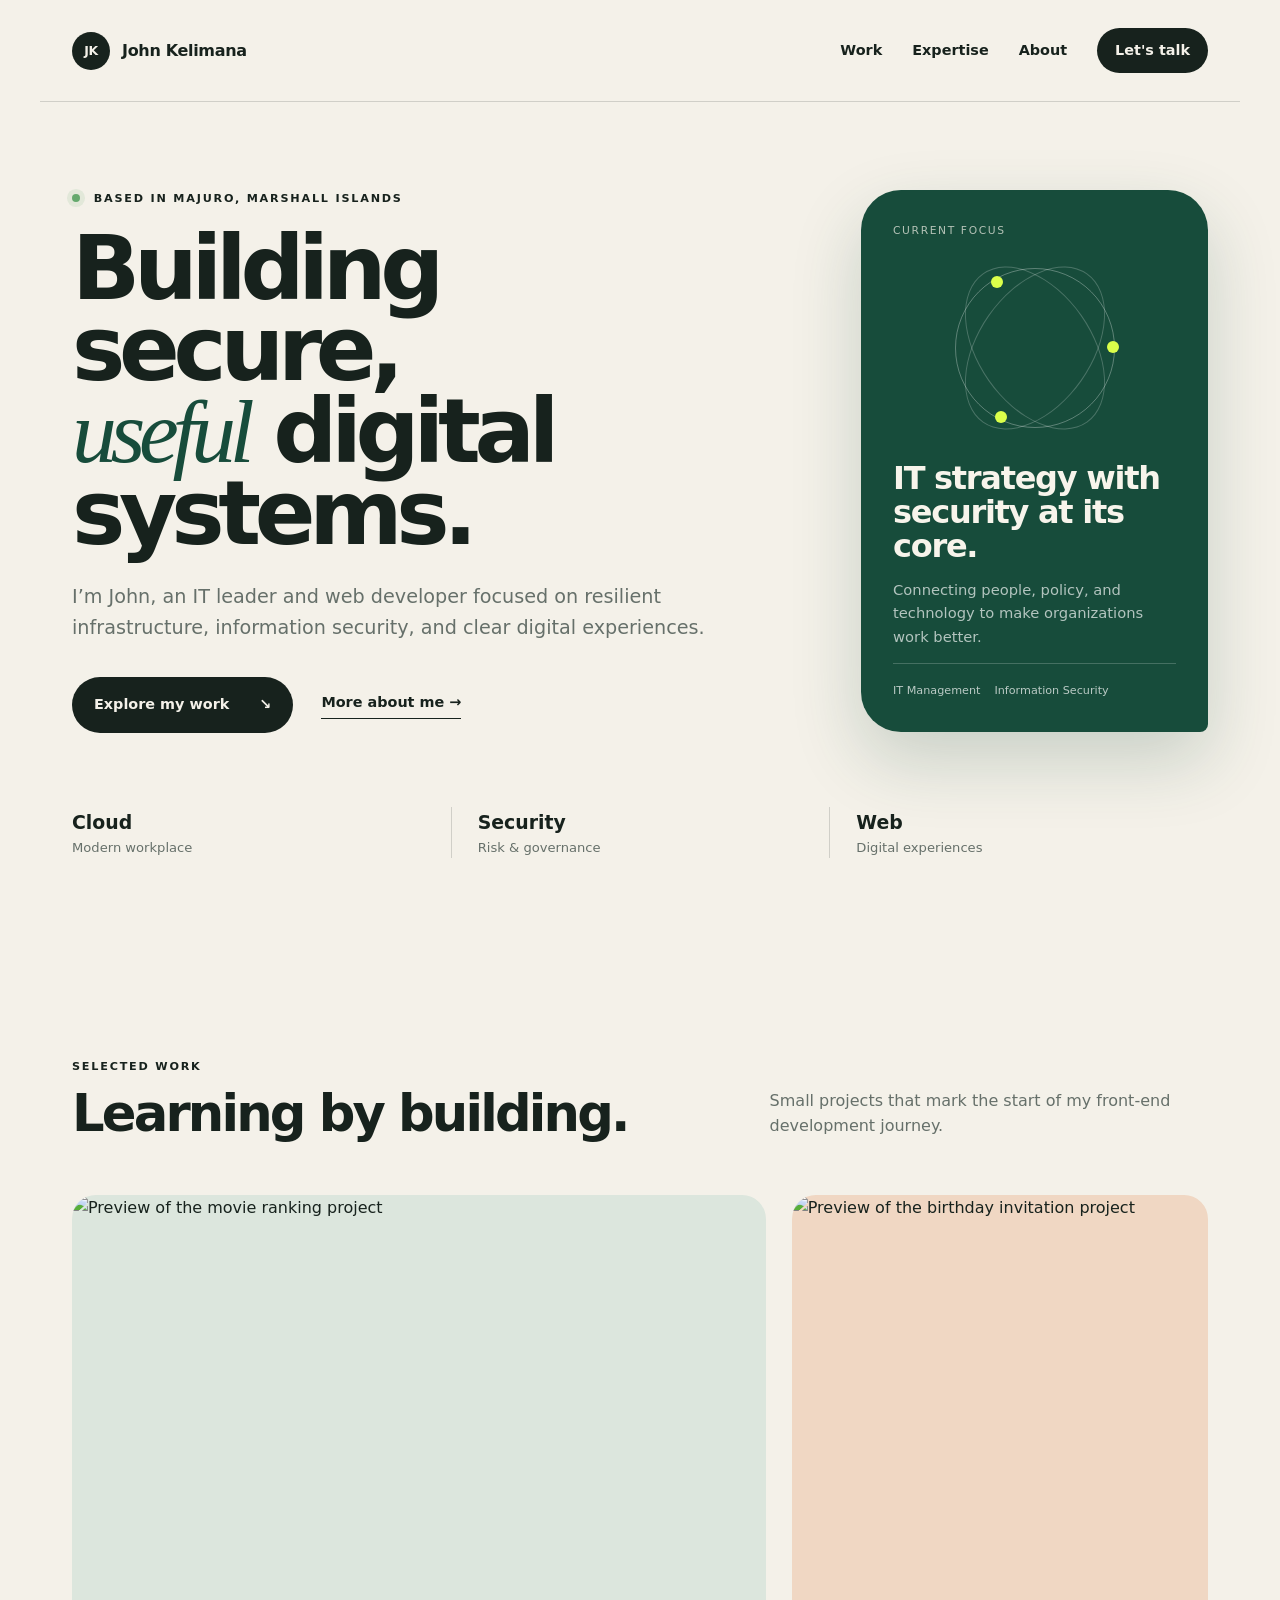
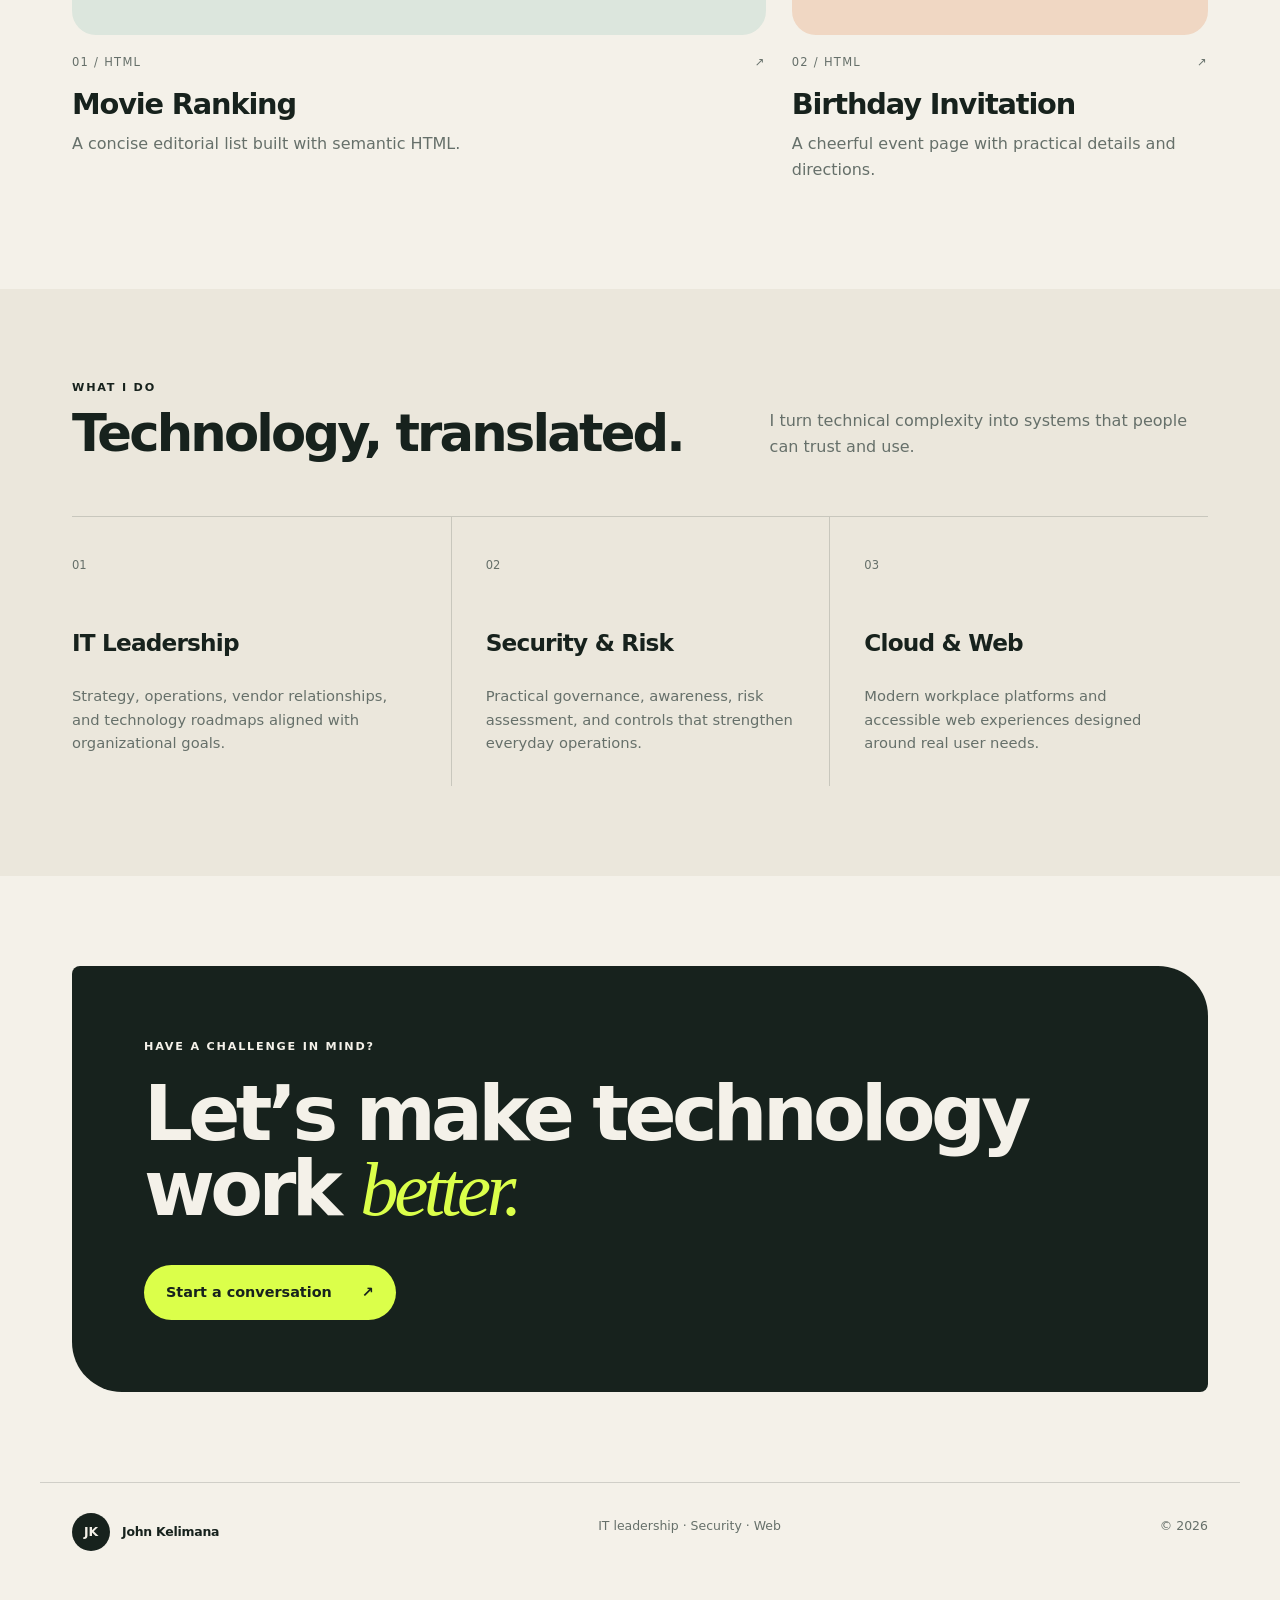
==== index.html @ fda98213 "Redesign portfolio with shared stylesheet, remove course leftovers" ====
<!doctype html>
<html lang="en">
<head>
  <meta charset="utf-8">
  <meta name="viewport" content="width=device-width, initial-scale=1">
  <meta name="description" content="John Kelimana — IT leader, security advocate, and web developer based in Majuro, Marshall Islands.">
  <title>John Kelimana — IT & Digital Systems</title>
  <link rel="stylesheet" href="./styles.css">
</head>
<body>
  <header class="site-header">
    <a class="brand" href="./index.html" aria-label="John Kelimana home"><span>JK</span> John Kelimana</a>
    <nav aria-label="Primary navigation">
      <a href="#work">Work</a><a href="#expertise">Expertise</a><a href="./public/about.html">About</a><a class="nav-cta" href="./public/contact.html">Let's talk</a>
    </nav>
  </header>
  <main>
    <section class="hero">
      <div class="hero-copy">
        <p class="eyebrow"><span class="status-dot"></span> Based in Majuro, Marshall Islands</p>
        <h1>Building secure,<br><em>useful</em> digital systems.</h1>
        <p class="hero-intro">I’m John, an IT leader and web developer focused on resilient infrastructure, information security, and clear digital experiences.</p>
        <div class="hero-actions"><a class="button button-primary" href="#work">Explore my work <span aria-hidden="true">↘</span></a><a class="text-link" href="./public/about.html">More about me <span aria-hidden="true">→</span></a></div>
      </div>
      <aside class="hero-card" aria-label="Professional focus">
        <p class="card-label">Current focus</p>
        <div class="orbit-mark" aria-hidden="true"><span></span><span></span><span></span></div>
        <h2>IT strategy with security at its core.</h2>
        <p>Connecting people, policy, and technology to make organizations work better.</p>
        <div class="card-footer"><span>IT Management</span><span>Information Security</span></div>
      </aside>
    </section>
    <section class="metrics" aria-label="Areas of impact">
      <div><strong>Cloud</strong><span>Modern workplace</span></div><div><strong>Security</strong><span>Risk & governance</span></div><div><strong>Web</strong><span>Digital experiences</span></div>
    </section>
    <section class="section" id="work">
      <div class="section-heading"><div><p class="eyebrow">Selected work</p><h2>Learning by building.</h2></div><p>Small projects that mark the start of my front-end development journey.</p></div>
      <div class="project-grid">
        <a class="project-card project-featured" href="./public/movie-ranking.html"><div class="project-image"><img src="./assets/images/movies.png" alt="Preview of the movie ranking project"></div><div class="project-meta"><span>01 / HTML</span><span aria-hidden="true">↗</span></div><h3>Movie Ranking</h3><p>A concise editorial list built with semantic HTML.</p></a>
        <a class="project-card" href="./public/birthday-invite.html"><div class="project-image warm"><img src="./assets/images/birthday.png" alt="Preview of the birthday invitation project"></div><div class="project-meta"><span>02 / HTML</span><span aria-hidden="true">↗</span></div><h3>Birthday Invitation</h3><p>A cheerful event page with practical details and directions.</p></a>
      </div>
    </section>
    <section class="section expertise" id="expertise">
      <div class="section-heading"><div><p class="eyebrow">What I do</p><h2>Technology, translated.</h2></div><p>I turn technical complexity into systems that people can trust and use.</p></div>
      <div class="expertise-grid"><article><span>01</span><h3>IT Leadership</h3><p>Strategy, operations, vendor relationships, and technology roadmaps aligned with organizational goals.</p></article><article><span>02</span><h3>Security & Risk</h3><p>Practical governance, awareness, risk assessment, and controls that strengthen everyday operations.</p></article><article><span>03</span><h3>Cloud & Web</h3><p>Modern workplace platforms and accessible web experiences designed around real user needs.</p></article></div>
    </section>
    <section class="contact-banner"><p class="eyebrow">Have a challenge in mind?</p><h2>Let’s make technology<br>work <em>better.</em></h2><a class="button button-light" href="./public/contact.html">Start a conversation <span aria-hidden="true">↗</span></a></section>
  </main>
  <footer><a class="brand" href="./index.html"><span>JK</span> John Kelimana</a><p>IT leadership · Security · Web</p><p>© 2026</p></footer>
</body>
</html>
---- styles.css ----
:root{--ink:#17221d;--paper:#f4f1e9;--surface:#ebe7dc;--accent:#dbff4a;--forest:#174c3b;--muted:#66706a;--line:rgba(23,34,29,.16);--radius:24px;--max:1200px}
*{box-sizing:border-box}html{scroll-behavior:smooth}body{margin:0;color:var(--ink);background:var(--paper);font-family:Inter,ui-sans-serif,system-ui,-apple-system,BlinkMacSystemFont,"Segoe UI",sans-serif;line-height:1.6}a{color:inherit;text-decoration:none}img{display:block;max-width:100%}
.site-header,footer{max-width:var(--max);margin:auto;padding:28px 32px;display:flex;align-items:center;justify-content:space-between}.site-header{border-bottom:1px solid var(--line)}.brand{display:inline-flex;align-items:center;gap:12px;font-weight:750;letter-spacing:-.02em}.brand span{display:grid;place-items:center;width:38px;height:38px;color:var(--paper);background:var(--ink);border-radius:50%;font-size:.78rem}nav{display:flex;align-items:center;gap:30px;font-size:.9rem;font-weight:650}nav a:not(.nav-cta):hover{opacity:.55}.nav-cta{padding:11px 18px;color:var(--paper);background:var(--ink);border-radius:999px}
main{overflow:hidden}.hero{max-width:var(--max);margin:auto;padding:88px 32px 74px;display:grid;grid-template-columns:minmax(0,1.55fr) minmax(300px,.75fr);align-items:center;gap:72px}.eyebrow{margin:0 0 20px;text-transform:uppercase;letter-spacing:.16em;font-size:.7rem;font-weight:800}.status-dot{display:inline-block;width:8px;height:8px;margin-right:8px;background:#65a96d;border-radius:50%;box-shadow:0 0 0 5px rgba(101,169,109,.13)}h1,h2,h3,p{margin-top:0}h1{max-width:830px;margin-bottom:28px;font-size:clamp(3.4rem,7vw,6.8rem);line-height:.91;letter-spacing:-.07em;font-weight:690}h1 em,h2 em{color:var(--forest);font-family:Georgia,serif;font-weight:400}.hero-intro{max-width:660px;margin-bottom:34px;color:var(--muted);font-size:clamp(1rem,1.5vw,1.22rem)}.hero-actions{display:flex;align-items:center;flex-wrap:wrap;gap:28px}.button{display:inline-flex;align-items:center;justify-content:center;gap:30px;padding:16px 22px;border-radius:999px;font-size:.9rem;font-weight:750;transition:transform .2s ease}.button:hover{transform:translateY(-2px)}.button-primary{color:var(--paper);background:var(--ink)}.button-light{color:var(--ink);background:var(--accent)}.text-link{padding-bottom:4px;border-bottom:1px solid var(--ink);font-size:.9rem;font-weight:700}
.hero-card{min-height:480px;padding:32px;color:#f7f4eb;background:var(--forest);border-radius:40px 40px 8px 40px;display:flex;flex-direction:column;box-shadow:0 28px 70px rgba(23,76,59,.2)}.card-label{text-transform:uppercase;letter-spacing:.15em;font-size:.67rem;opacity:.7}.orbit-mark{position:relative;width:160px;height:160px;margin:18px auto 34px;border:1px solid rgba(255,255,255,.3);border-radius:50%}.orbit-mark:before,.orbit-mark:after{content:"";position:absolute;inset:22px -12px;border:1px solid rgba(255,255,255,.22);border-radius:50%;transform:rotate(55deg)}.orbit-mark:after{transform:rotate(-55deg)}.orbit-mark span{position:absolute;width:12px;height:12px;background:var(--accent);border-radius:50%}.orbit-mark span:first-child{top:7px;left:35px}.orbit-mark span:nth-child(2){right:-5px;top:72px}.orbit-mark span:last-child{left:39px;bottom:4px}.hero-card h2{max-width:330px;margin-bottom:14px;font-size:2rem;line-height:1.06;letter-spacing:-.04em}.hero-card>p:not(.card-label){color:rgba(255,255,255,.67);font-size:.92rem}.card-footer{margin-top:auto;padding-top:18px;display:flex;gap:14px;border-top:1px solid rgba(255,255,255,.2);color:rgba(255,255,255,.7);font-size:.7rem}
.metrics{max-width:var(--max);margin:0 auto 50px;padding:0 32px 60px;display:grid;grid-template-columns:repeat(3,1fr)}.metrics div{padding:0 26px;border-left:1px solid var(--line)}.metrics div:first-child{padding-left:0;border-left:0}.metrics strong,.metrics span{display:block}.metrics strong{font-size:1.18rem}.metrics span{color:var(--muted);font-size:.82rem}
.section{max-width:var(--max);margin:auto;padding:90px 32px}.section-heading{margin-bottom:56px;display:grid;grid-template-columns:1.5fr 1fr;align-items:end;gap:40px}.section-heading .eyebrow{margin-bottom:12px}.section-heading h2{margin:0;font-size:clamp(2.5rem,4vw,4.2rem);line-height:1;letter-spacing:-.055em}.section-heading>p{margin:0;color:var(--muted)}.project-grid{display:grid;grid-template-columns:1.25fr .75fr;gap:26px}.project-card{min-width:0}.project-image{height:440px;overflow:hidden;background:#dce6dd;border-radius:var(--radius)}.project-image.warm{background:#f0d7c3}.project-image img{width:100%;height:100%;object-fit:cover;object-position:top center;transition:transform .45s ease}.project-card:hover img{transform:scale(1.025)}.project-meta{padding-top:18px;display:flex;justify-content:space-between;color:var(--muted);font-size:.72rem;letter-spacing:.11em;text-transform:uppercase}.project-card h3{margin:10px 0 4px;font-size:1.8rem;letter-spacing:-.04em}.project-card p{color:var(--muted)}
.expertise{max-width:none;padding-left:max(32px,calc((100vw - var(--max))/2 + 32px));padding-right:max(32px,calc((100vw - var(--max))/2 + 32px));background:var(--surface)}.expertise-grid{display:grid;grid-template-columns:repeat(3,1fr);border-top:1px solid var(--line)}.expertise article{padding:34px 34px 16px 0}.expertise article+article{padding-left:34px;border-left:1px solid var(--line)}.expertise article span{display:inline-block;margin-bottom:50px;color:var(--muted);font-size:.72rem}.expertise article h3{font-size:1.45rem;letter-spacing:-.035em}.expertise article p{color:var(--muted);font-size:.92rem}
.contact-banner{max-width:calc(var(--max) - 64px);margin:90px auto;padding:72px;color:var(--paper);background:var(--ink);border-radius:8px 50px 8px 50px}.contact-banner h2{margin-bottom:38px;font-size:clamp(2.8rem,6vw,5.5rem);line-height:.98;letter-spacing:-.06em}.contact-banner h2 em{color:var(--accent)}footer{padding-top:30px;padding-bottom:50px;border-top:1px solid var(--line);color:var(--muted);font-size:.78rem}footer .brand{color:var(--ink)}
.page-shell{max-width:900px;margin:auto;padding:84px 32px 110px}.page-shell h1{max-width:850px;margin-bottom:28px;font-size:clamp(3.2rem,7vw,6rem)}.page-lead{max-width:720px;color:var(--muted);font-size:1.2rem}.content-card{margin-top:60px;padding:44px;background:#fffdf7;border:1px solid var(--line);border-radius:var(--radius)}.content-card h2{font-size:2rem;letter-spacing:-.04em}.content-card h3{margin:34px 0 8px;font-size:1.25rem}.content-card p,.content-card li{color:#4f5b54}.detail-list{display:grid;gap:0;margin-top:34px;padding:0;list-style:none}.detail-list li{padding:24px 0;border-top:1px solid var(--line)}.detail-list strong{display:block;margin-bottom:6px;color:var(--ink)}.contact-grid{display:grid;grid-template-columns:1fr 1fr;gap:18px;margin-top:52px}.contact-item{padding:26px;background:#fffdf7;border:1px solid var(--line);border-radius:18px}.contact-item span{display:block;margin-bottom:8px;color:var(--muted);font-size:.72rem;text-transform:uppercase;letter-spacing:.12em}.contact-item a{font-weight:700;word-break:break-word}.demo-image{width:100%;max-height:520px;margin:40px 0;object-fit:cover;object-position:top;border-radius:var(--radius)}.back-link{display:inline-block;margin-top:40px;font-weight:700;border-bottom:1px solid currentColor}
@media(max-width:820px){.site-header{padding:20px}nav a:not(.nav-cta){display:none}.hero{padding:62px 20px 54px;grid-template-columns:1fr;gap:42px}.hero-card{min-height:410px}.metrics{padding:0 20px 40px}.section{padding:68px 20px}.section-heading{grid-template-columns:1fr;gap:18px}.project-grid,.expertise-grid{grid-template-columns:1fr}.project-image{height:390px}.expertise{padding-left:20px;padding-right:20px}.expertise article+article{padding-left:0;border-left:0;border-top:1px solid var(--line)}.expertise article span{margin-bottom:20px}.contact-banner{margin:54px 20px;padding:46px 28px}footer{margin:0 20px;padding-left:0;padding-right:0;flex-wrap:wrap;gap:18px}.page-shell{padding:64px 20px 90px}.content-card{padding:28px}.contact-grid{grid-template-columns:1fr}}
@media(prefers-reduced-motion:reduce){html{scroll-behavior:auto}*{transition:none!important}}
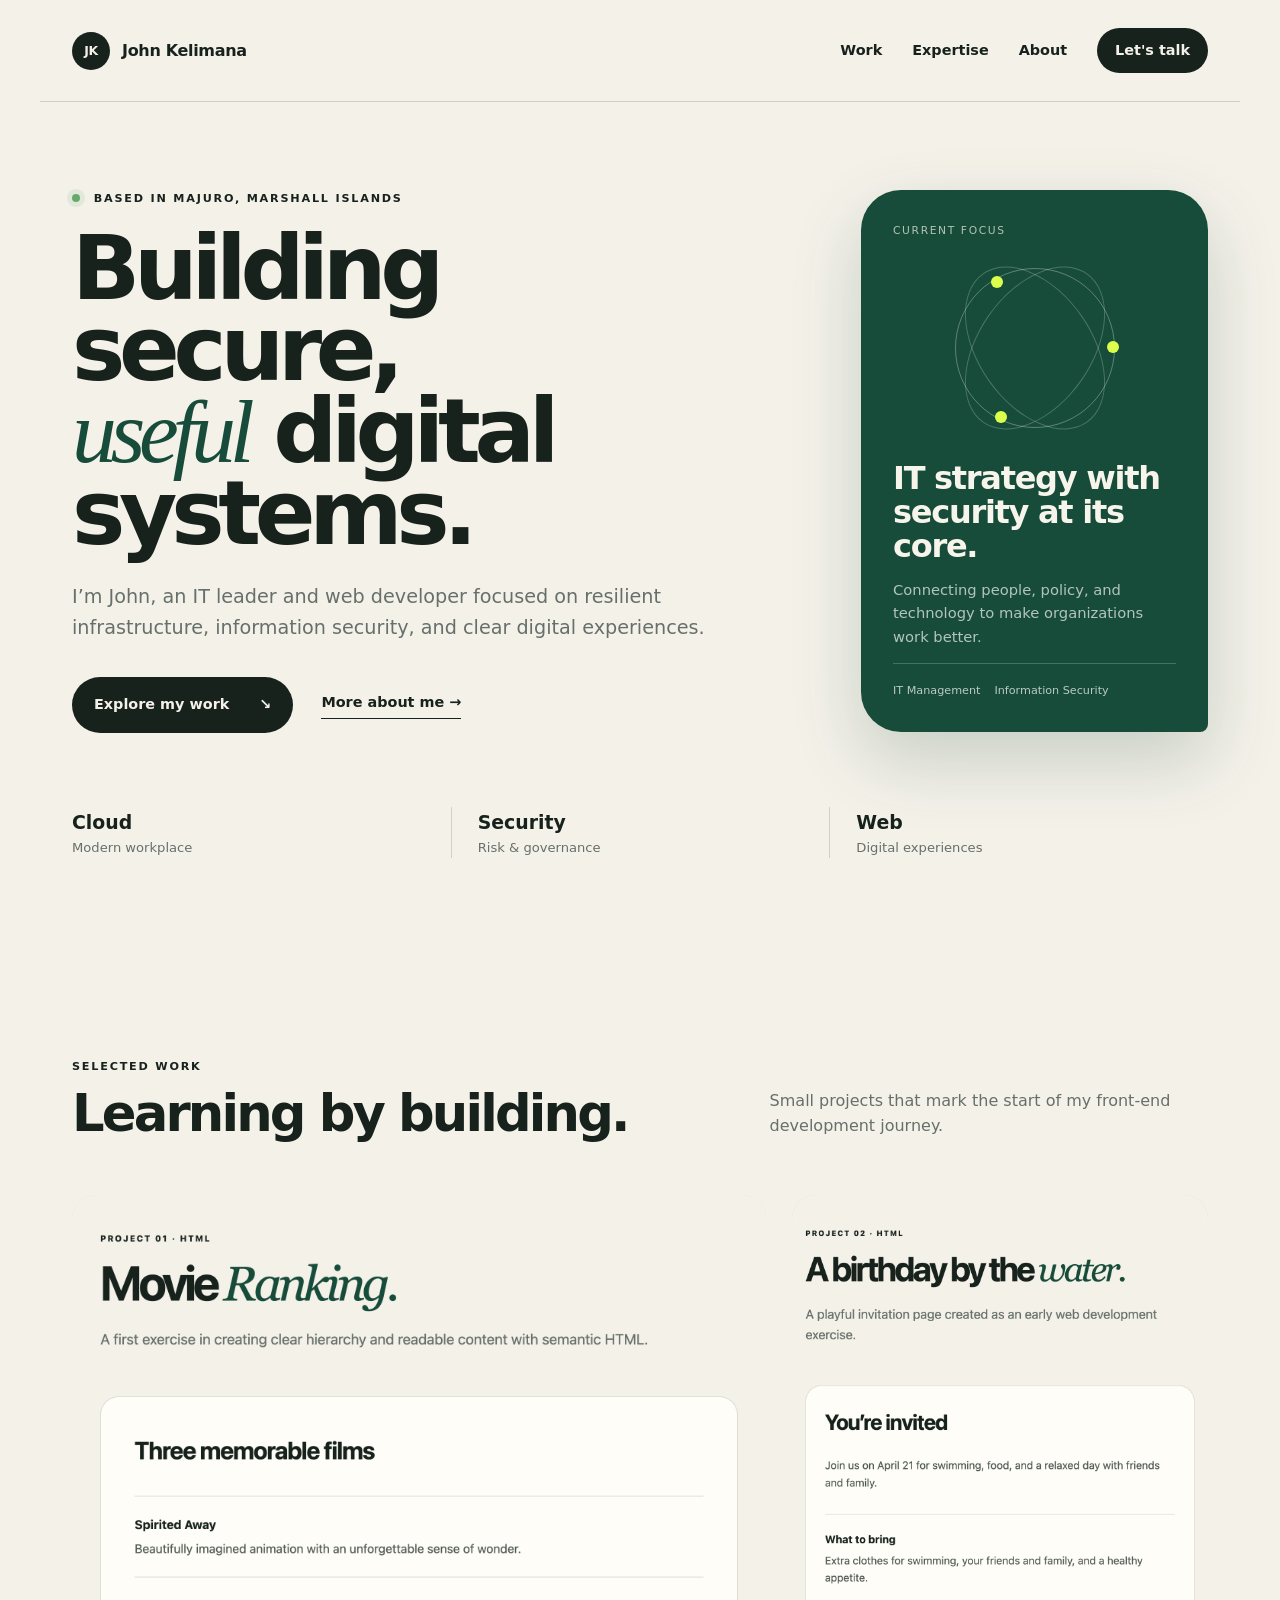
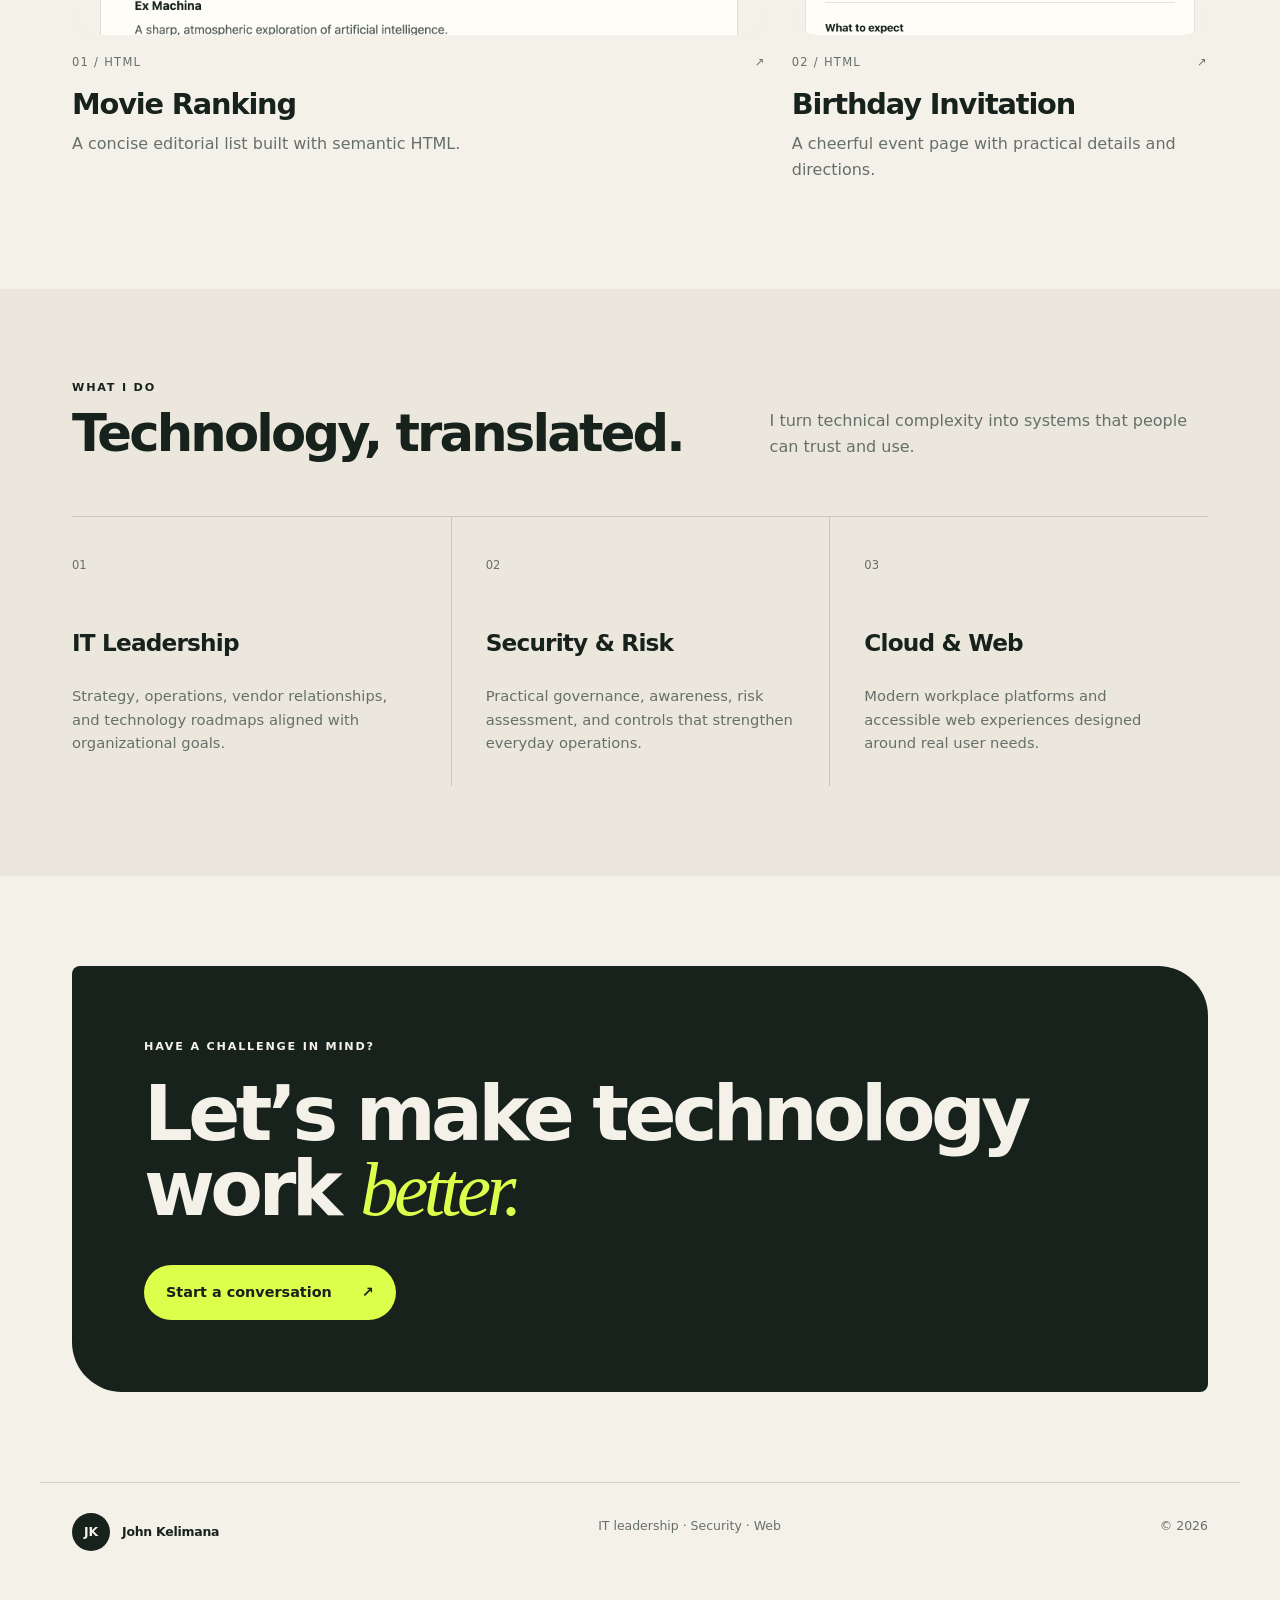
==== commit 0e05f786: "Add phone menu and retake project preview images" ====
--- a/index.html
+++ b/index.html
@@ -10,7 +10,7 @@
 <body>
   <header class="site-header">
     <a class="brand" href="./index.html" aria-label="John Kelimana home"><span>JK</span> John Kelimana</a>
-    <nav aria-label="Primary navigation">
+    <button class="nav-toggle" type="button" aria-expanded="false" aria-controls="site-nav" aria-label="Open menu"><span></span><span></span></button><nav id="site-nav" aria-label="Primary navigation">
       <a href="#work">Work</a><a href="#expertise">Expertise</a><a href="./public/about.html">About</a><a class="nav-cta" href="./public/contact.html">Let's talk</a>
     </nav>
   </header>
@@ -47,5 +47,5 @@
     <section class="contact-banner"><p class="eyebrow">Have a challenge in mind?</p><h2>Let’s make technology<br>work <em>better.</em></h2><a class="button button-light" href="./public/contact.html">Start a conversation <span aria-hidden="true">↗</span></a></section>
   </main>
   <footer><a class="brand" href="./index.html"><span>JK</span> John Kelimana</a><p>IT leadership · Security · Web</p><p>© 2026</p></footer>
-</body>
+<script src="./menu.js" defer></script></body>
 </html>
--- a/styles.css
+++ b/styles.css
@@ -8,5 +8,6 @@
 .expertise{max-width:none;padding-left:max(32px,calc((100vw - var(--max))/2 + 32px));padding-right:max(32px,calc((100vw - var(--max))/2 + 32px));background:var(--surface)}.expertise-grid{display:grid;grid-template-columns:repeat(3,1fr);border-top:1px solid var(--line)}.expertise article{padding:34px 34px 16px 0}.expertise article+article{padding-left:34px;border-left:1px solid var(--line)}.expertise article span{display:inline-block;margin-bottom:50px;color:var(--muted);font-size:.72rem}.expertise article h3{font-size:1.45rem;letter-spacing:-.035em}.expertise article p{color:var(--muted);font-size:.92rem}
 .contact-banner{max-width:calc(var(--max) - 64px);margin:90px auto;padding:72px;color:var(--paper);background:var(--ink);border-radius:8px 50px 8px 50px}.contact-banner h2{margin-bottom:38px;font-size:clamp(2.8rem,6vw,5.5rem);line-height:.98;letter-spacing:-.06em}.contact-banner h2 em{color:var(--accent)}footer{padding-top:30px;padding-bottom:50px;border-top:1px solid var(--line);color:var(--muted);font-size:.78rem}footer .brand{color:var(--ink)}
 .page-shell{max-width:900px;margin:auto;padding:84px 32px 110px}.page-shell h1{max-width:850px;margin-bottom:28px;font-size:clamp(3.2rem,7vw,6rem)}.page-lead{max-width:720px;color:var(--muted);font-size:1.2rem}.content-card{margin-top:60px;padding:44px;background:#fffdf7;border:1px solid var(--line);border-radius:var(--radius)}.content-card h2{font-size:2rem;letter-spacing:-.04em}.content-card h3{margin:34px 0 8px;font-size:1.25rem}.content-card p,.content-card li{color:#4f5b54}.detail-list{display:grid;gap:0;margin-top:34px;padding:0;list-style:none}.detail-list li{padding:24px 0;border-top:1px solid var(--line)}.detail-list strong{display:block;margin-bottom:6px;color:var(--ink)}.contact-grid{display:grid;grid-template-columns:1fr 1fr;gap:18px;margin-top:52px}.contact-item{padding:26px;background:#fffdf7;border:1px solid var(--line);border-radius:18px}.contact-item span{display:block;margin-bottom:8px;color:var(--muted);font-size:.72rem;text-transform:uppercase;letter-spacing:.12em}.contact-item a{font-weight:700;word-break:break-word}.demo-image{width:100%;max-height:520px;margin:40px 0;object-fit:cover;object-position:top;border-radius:var(--radius)}.back-link{display:inline-block;margin-top:40px;font-weight:700;border-bottom:1px solid currentColor}
-@media(max-width:820px){.site-header{padding:20px}nav a:not(.nav-cta){display:none}.hero{padding:62px 20px 54px;grid-template-columns:1fr;gap:42px}.hero-card{min-height:410px}.metrics{padding:0 20px 40px}.section{padding:68px 20px}.section-heading{grid-template-columns:1fr;gap:18px}.project-grid,.expertise-grid{grid-template-columns:1fr}.project-image{height:390px}.expertise{padding-left:20px;padding-right:20px}.expertise article+article{padding-left:0;border-left:0;border-top:1px solid var(--line)}.expertise article span{margin-bottom:20px}.contact-banner{margin:54px 20px;padding:46px 28px}footer{margin:0 20px;padding-left:0;padding-right:0;flex-wrap:wrap;gap:18px}.page-shell{padding:64px 20px 90px}.content-card{padding:28px}.contact-grid{grid-template-columns:1fr}}
+.nav-toggle{display:none;place-content:center;gap:6px;width:44px;height:44px;padding:0;background:transparent;border:1px solid var(--line);border-radius:50%;cursor:pointer}.nav-toggle span{display:block;width:18px;height:2px;background:var(--ink);transition:transform .2s ease}.open .nav-toggle span:first-child{transform:translateY(4px) rotate(45deg)}.open .nav-toggle span:last-child{transform:translateY(-4px) rotate(-45deg)}
+@media(max-width:820px){.site-header{padding:20px}nav{display:none;order:3;flex-basis:100%;flex-direction:column;align-items:stretch;gap:0;padding-top:14px}.open nav{display:flex}nav a{padding:14px 4px;border-bottom:1px solid var(--line)}nav .nav-cta{margin-top:14px;padding:14px 18px;text-align:center;border:0}.site-header{flex-wrap:wrap}.nav-toggle{display:inline-grid}.hero{padding:62px 20px 54px;grid-template-columns:1fr;gap:42px}.hero-card{min-height:410px}.metrics{padding:0 20px 40px}.section{padding:68px 20px}.section-heading{grid-template-columns:1fr;gap:18px}.project-grid,.expertise-grid{grid-template-columns:1fr}.project-image{height:390px}.expertise{padding-left:20px;padding-right:20px}.expertise article+article{padding-left:0;border-left:0;border-top:1px solid var(--line)}.expertise article span{margin-bottom:20px}.contact-banner{margin:54px 20px;padding:46px 28px}footer{margin:0 20px;padding-left:0;padding-right:0;flex-wrap:wrap;gap:18px}.page-shell{padding:64px 20px 90px}.content-card{padding:28px}.contact-grid{grid-template-columns:1fr}}
 @media(prefers-reduced-motion:reduce){html{scroll-behavior:auto}*{transition:none!important}}
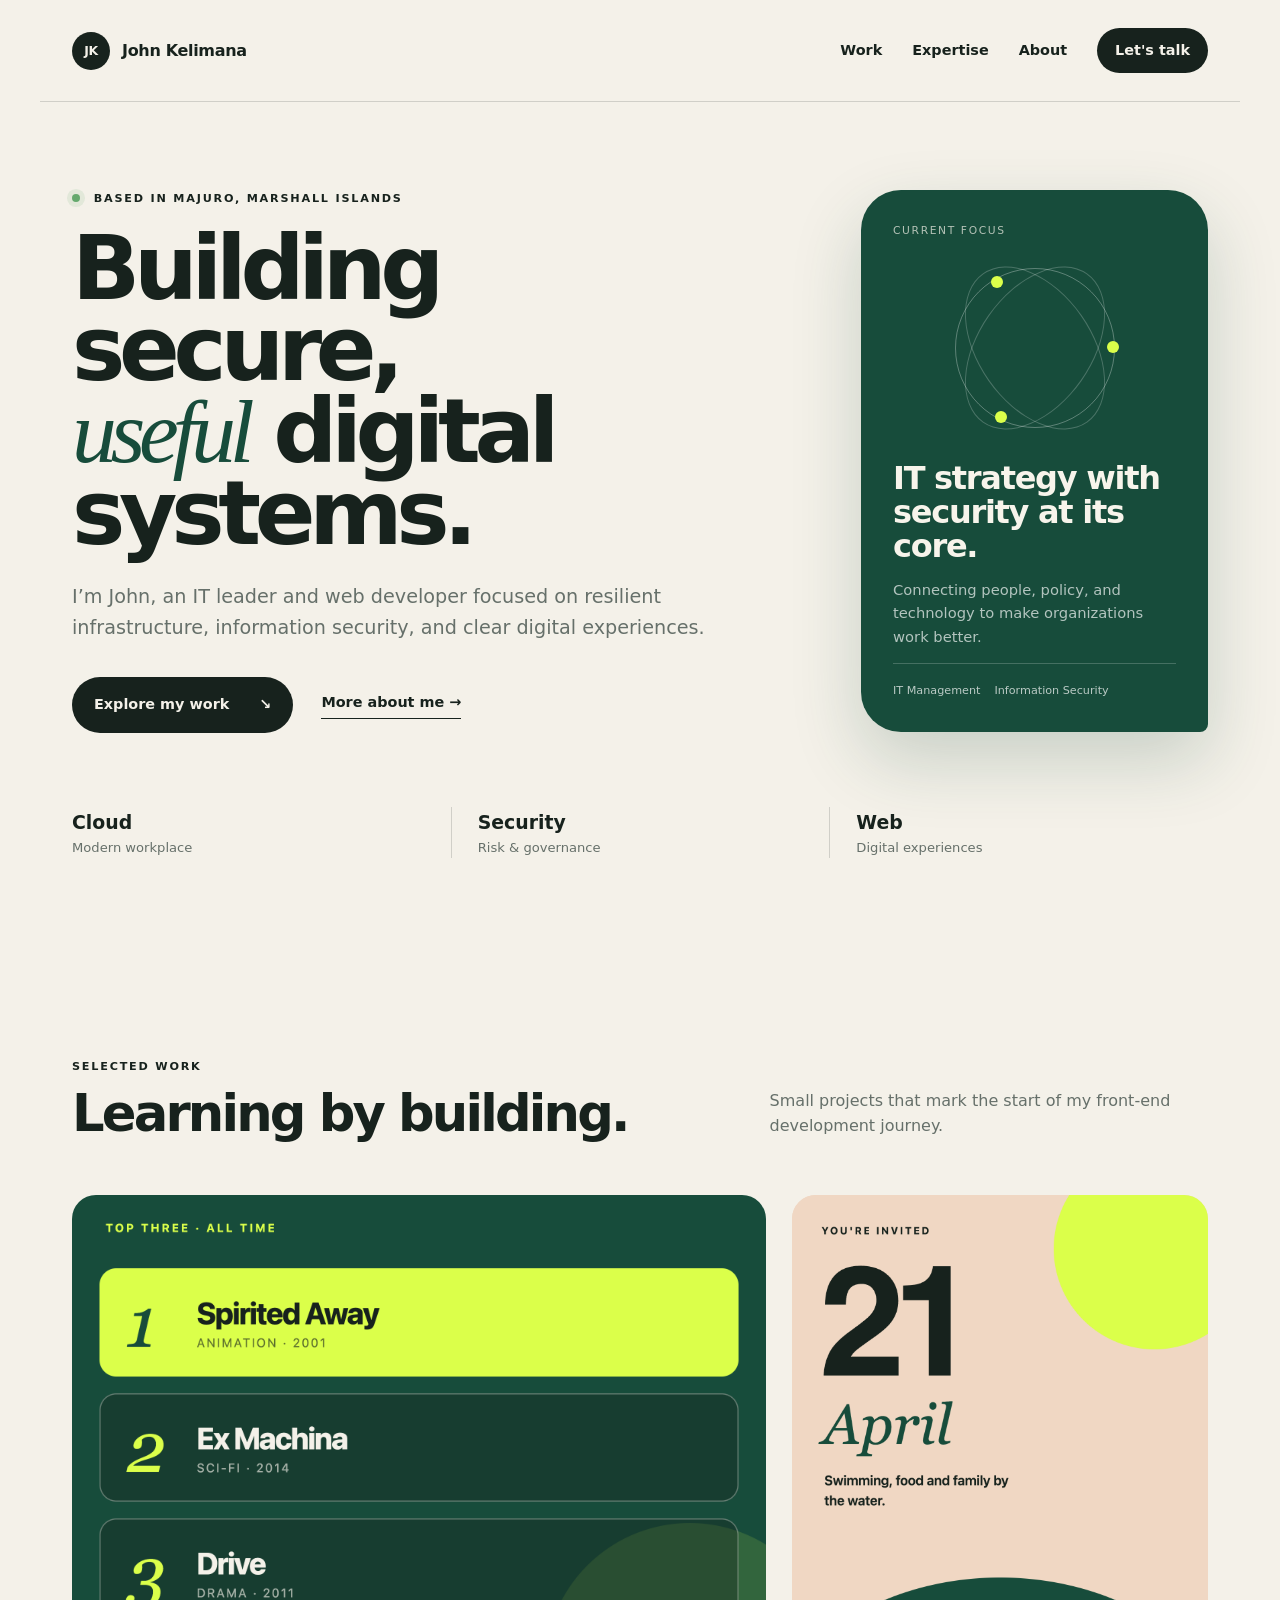
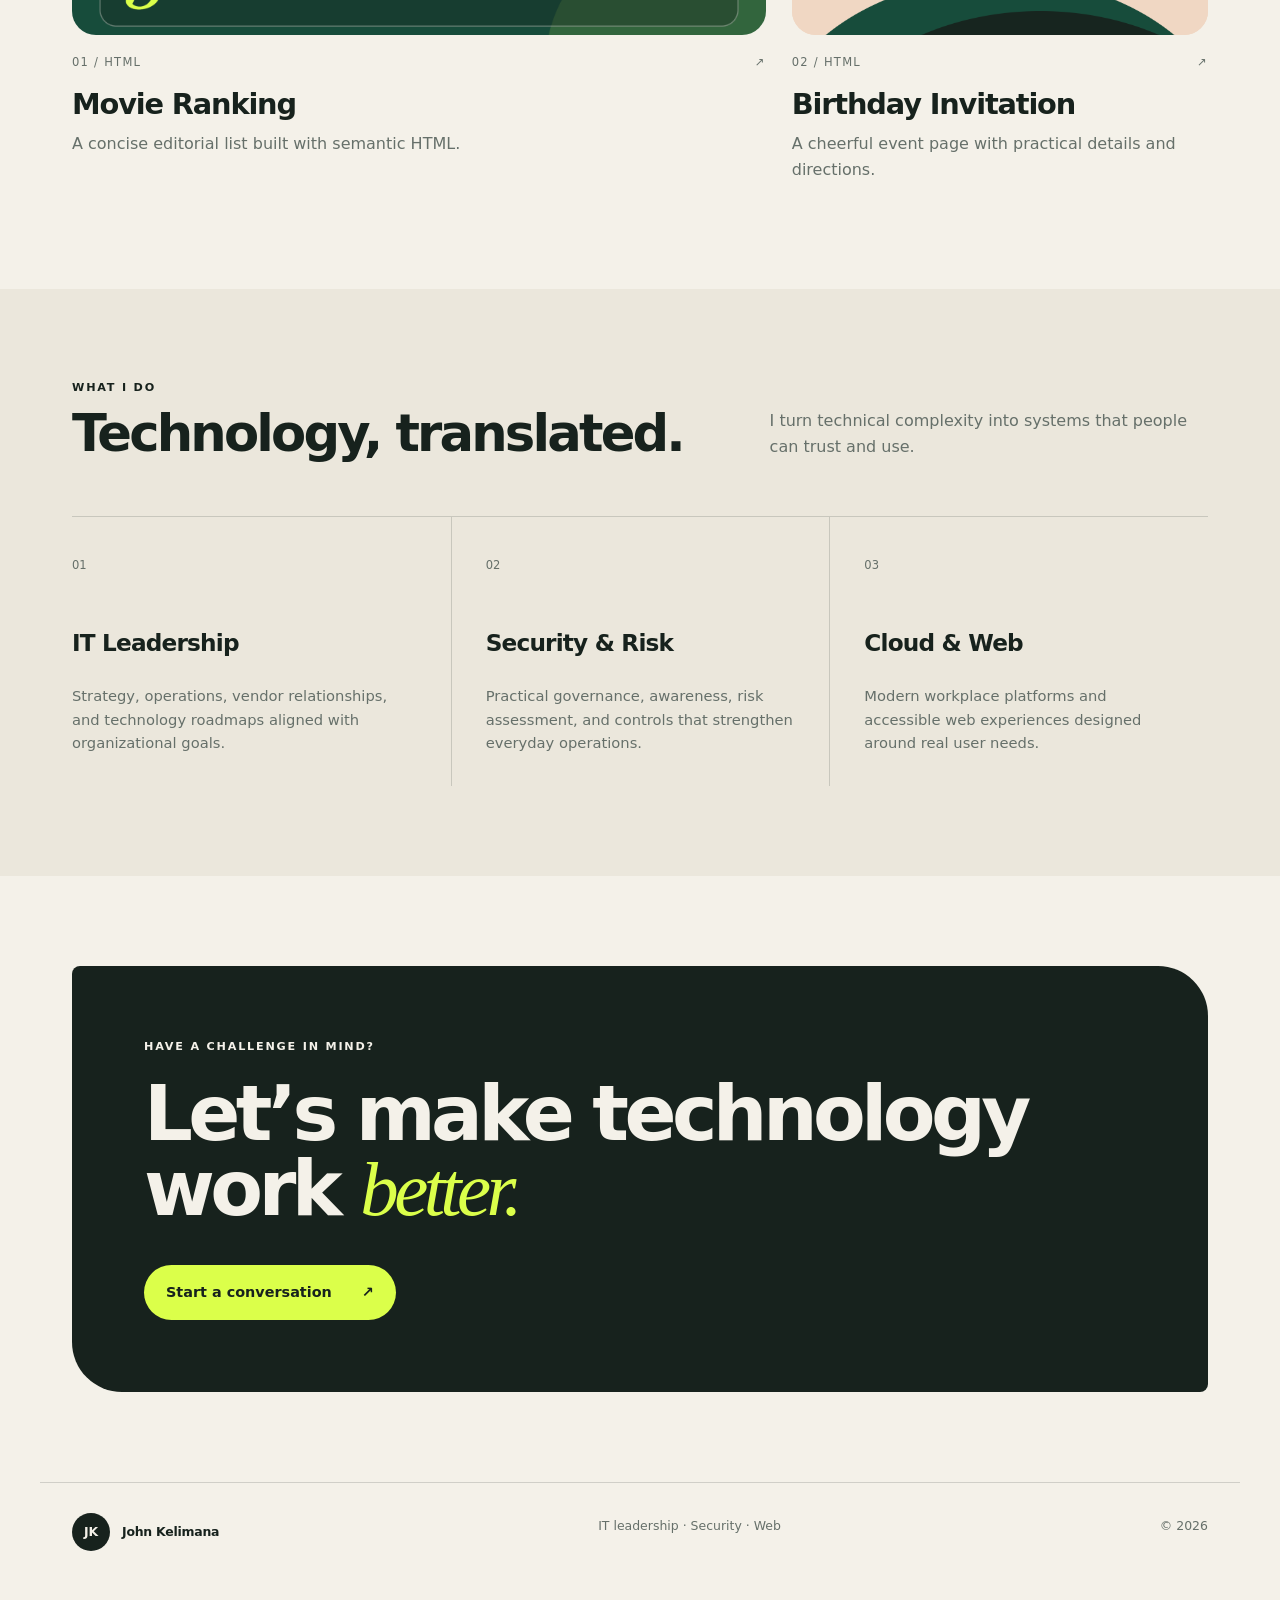
==== commit bebbbe46: "Replace project previews with designed cover art" ====
--- a/index.html
+++ b/index.html
@@ -36,8 +36,8 @@
     <section class="section" id="work">
       <div class="section-heading"><div><p class="eyebrow">Selected work</p><h2>Learning by building.</h2></div><p>Small projects that mark the start of my front-end development journey.</p></div>
       <div class="project-grid">
-        <a class="project-card project-featured" href="./public/movie-ranking.html"><div class="project-image"><img src="./assets/images/movies.png" alt="Preview of the movie ranking project"></div><div class="project-meta"><span>01 / HTML</span><span aria-hidden="true">↗</span></div><h3>Movie Ranking</h3><p>A concise editorial list built with semantic HTML.</p></a>
-        <a class="project-card" href="./public/birthday-invite.html"><div class="project-image warm"><img src="./assets/images/birthday.png" alt="Preview of the birthday invitation project"></div><div class="project-meta"><span>02 / HTML</span><span aria-hidden="true">↗</span></div><h3>Birthday Invitation</h3><p>A cheerful event page with practical details and directions.</p></a>
+        <a class="project-card project-featured" href="./public/movie-ranking.html"><div class="project-image"><img src="./assets/images/movies.png" alt="Ranked list: 1 Spirited Away, 2 Ex Machina, 3 Drive"></div><div class="project-meta"><span>01 / HTML</span><span aria-hidden="true">↗</span></div><h3>Movie Ranking</h3><p>A concise editorial list built with semantic HTML.</p></a>
+        <a class="project-card" href="./public/birthday-invite.html"><div class="project-image warm"><img src="./assets/images/birthday.png" alt="Invitation graphic for a party on 21 April"></div><div class="project-meta"><span>02 / HTML</span><span aria-hidden="true">↗</span></div><h3>Birthday Invitation</h3><p>A cheerful event page with practical details and directions.</p></a>
       </div>
     </section>
     <section class="section expertise" id="expertise">
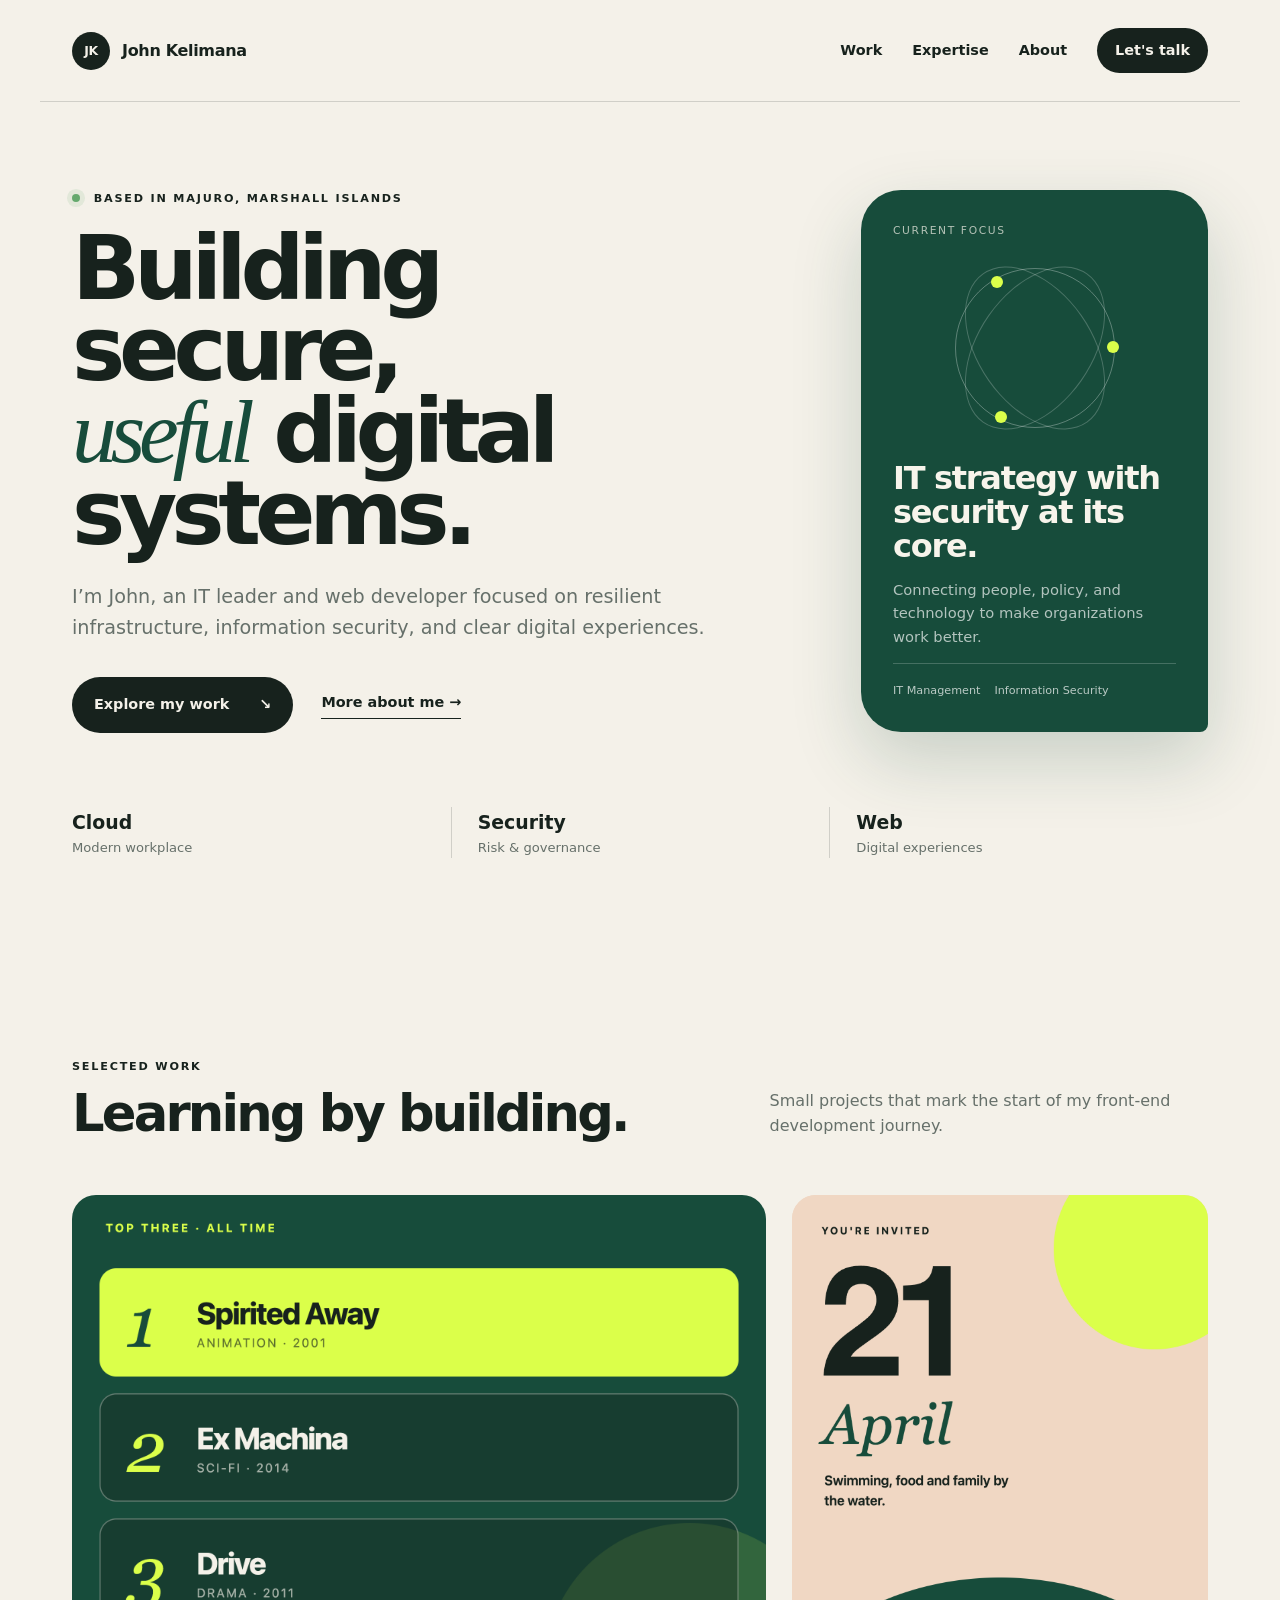
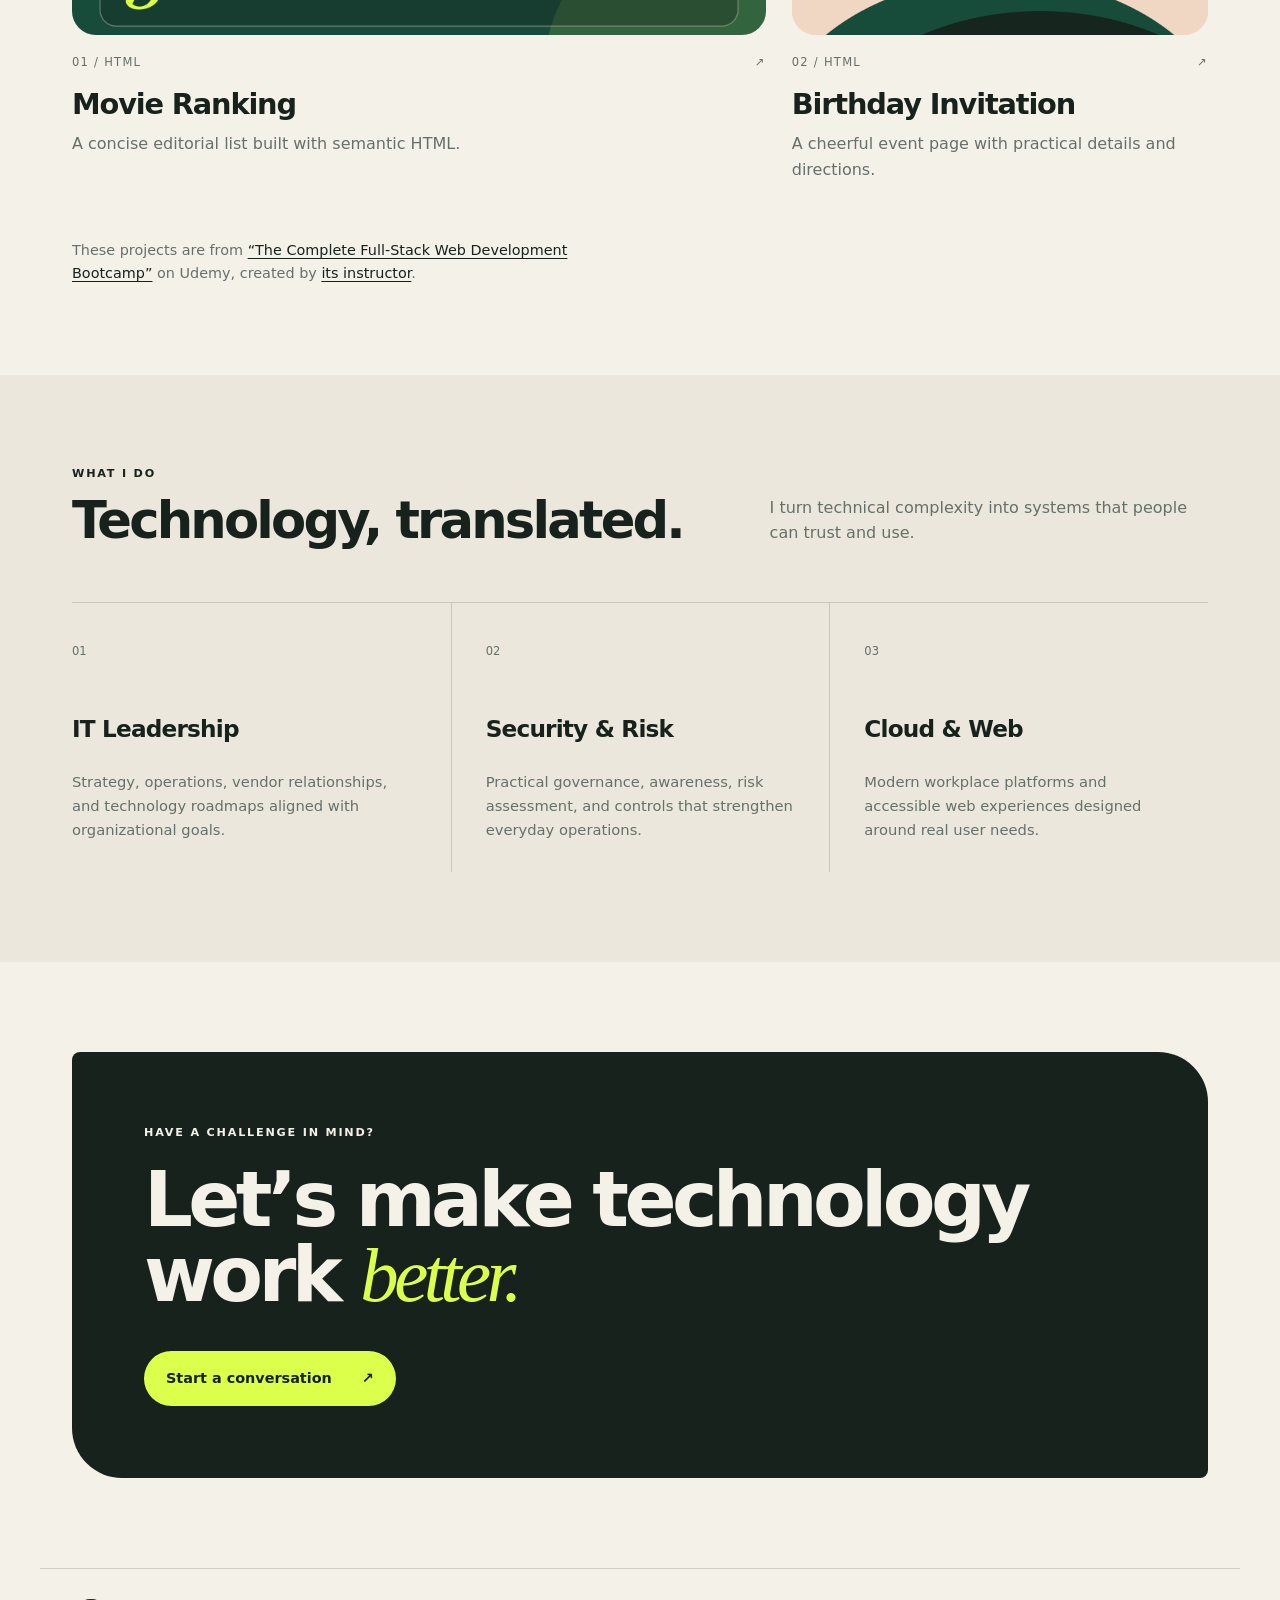
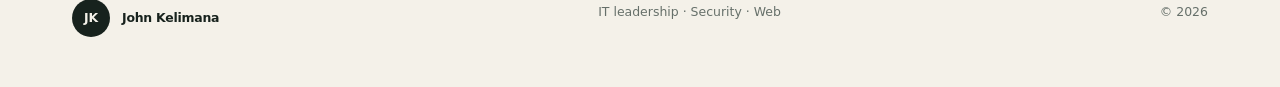
==== commit 4afedda9: "Credit the Udemy bootcamp on home and project pages" ====
--- a/index.html
+++ b/index.html
@@ -39,6 +39,7 @@
         <a class="project-card project-featured" href="./public/movie-ranking.html"><div class="project-image"><img src="./assets/images/movies.png" alt="Ranked list: 1 Spirited Away, 2 Ex Machina, 3 Drive"></div><div class="project-meta"><span>01 / HTML</span><span aria-hidden="true">↗</span></div><h3>Movie Ranking</h3><p>A concise editorial list built with semantic HTML.</p></a>
         <a class="project-card" href="./public/birthday-invite.html"><div class="project-image warm"><img src="./assets/images/birthday.png" alt="Invitation graphic for a party on 21 April"></div><div class="project-meta"><span>02 / HTML</span><span aria-hidden="true">↗</span></div><h3>Birthday Invitation</h3><p>A cheerful event page with practical details and directions.</p></a>
       </div>
+      <p class="course-note">These projects are from <a href="https://www.udemy.com/course/the-complete-web-development-bootcamp/" target="_blank" rel="noopener noreferrer">“The Complete Full-Stack Web Development Bootcamp”</a> on Udemy, created by <a href="https://www.udemy.com/user/4b4368a3-b5c8-4529-aa65-2056ec31f37e/" target="_blank" rel="noopener noreferrer">its instructor</a>.</p>
     </section>
     <section class="section expertise" id="expertise">
       <div class="section-heading"><div><p class="eyebrow">What I do</p><h2>Technology, translated.</h2></div><p>I turn technical complexity into systems that people can trust and use.</p></div>
--- a/styles.css
+++ b/styles.css
@@ -11,3 +11,4 @@
 .nav-toggle{display:none;place-content:center;gap:6px;width:44px;height:44px;padding:0;background:transparent;border:1px solid var(--line);border-radius:50%;cursor:pointer}.nav-toggle span{display:block;width:18px;height:2px;background:var(--ink);transition:transform .2s ease}.open .nav-toggle span:first-child{transform:translateY(4px) rotate(45deg)}.open .nav-toggle span:last-child{transform:translateY(-4px) rotate(-45deg)}
 @media(max-width:820px){.site-header{padding:20px}nav{display:none;order:3;flex-basis:100%;flex-direction:column;align-items:stretch;gap:0;padding-top:14px}.open nav{display:flex}nav a{padding:14px 4px;border-bottom:1px solid var(--line)}nav .nav-cta{margin-top:14px;padding:14px 18px;text-align:center;border:0}.site-header{flex-wrap:wrap}.nav-toggle{display:inline-grid}.hero{padding:62px 20px 54px;grid-template-columns:1fr;gap:42px}.hero-card{min-height:410px}.metrics{padding:0 20px 40px}.section{padding:68px 20px}.section-heading{grid-template-columns:1fr;gap:18px}.project-grid,.expertise-grid{grid-template-columns:1fr}.project-image{height:390px}.expertise{padding-left:20px;padding-right:20px}.expertise article+article{padding-left:0;border-left:0;border-top:1px solid var(--line)}.expertise article span{margin-bottom:20px}.contact-banner{margin:54px 20px;padding:46px 28px}footer{margin:0 20px;padding-left:0;padding-right:0;flex-wrap:wrap;gap:18px}.page-shell{padding:64px 20px 90px}.content-card{padding:28px}.contact-grid{grid-template-columns:1fr}}
 @media(prefers-reduced-motion:reduce){html{scroll-behavior:auto}*{transition:none!important}}
+.course-note{margin:40px 0 0;color:var(--muted);font-size:.9rem;max-width:62ch}.course-note a{color:var(--ink);text-decoration:underline;text-underline-offset:3px}.content-card+.course-note{margin:28px 0 0}
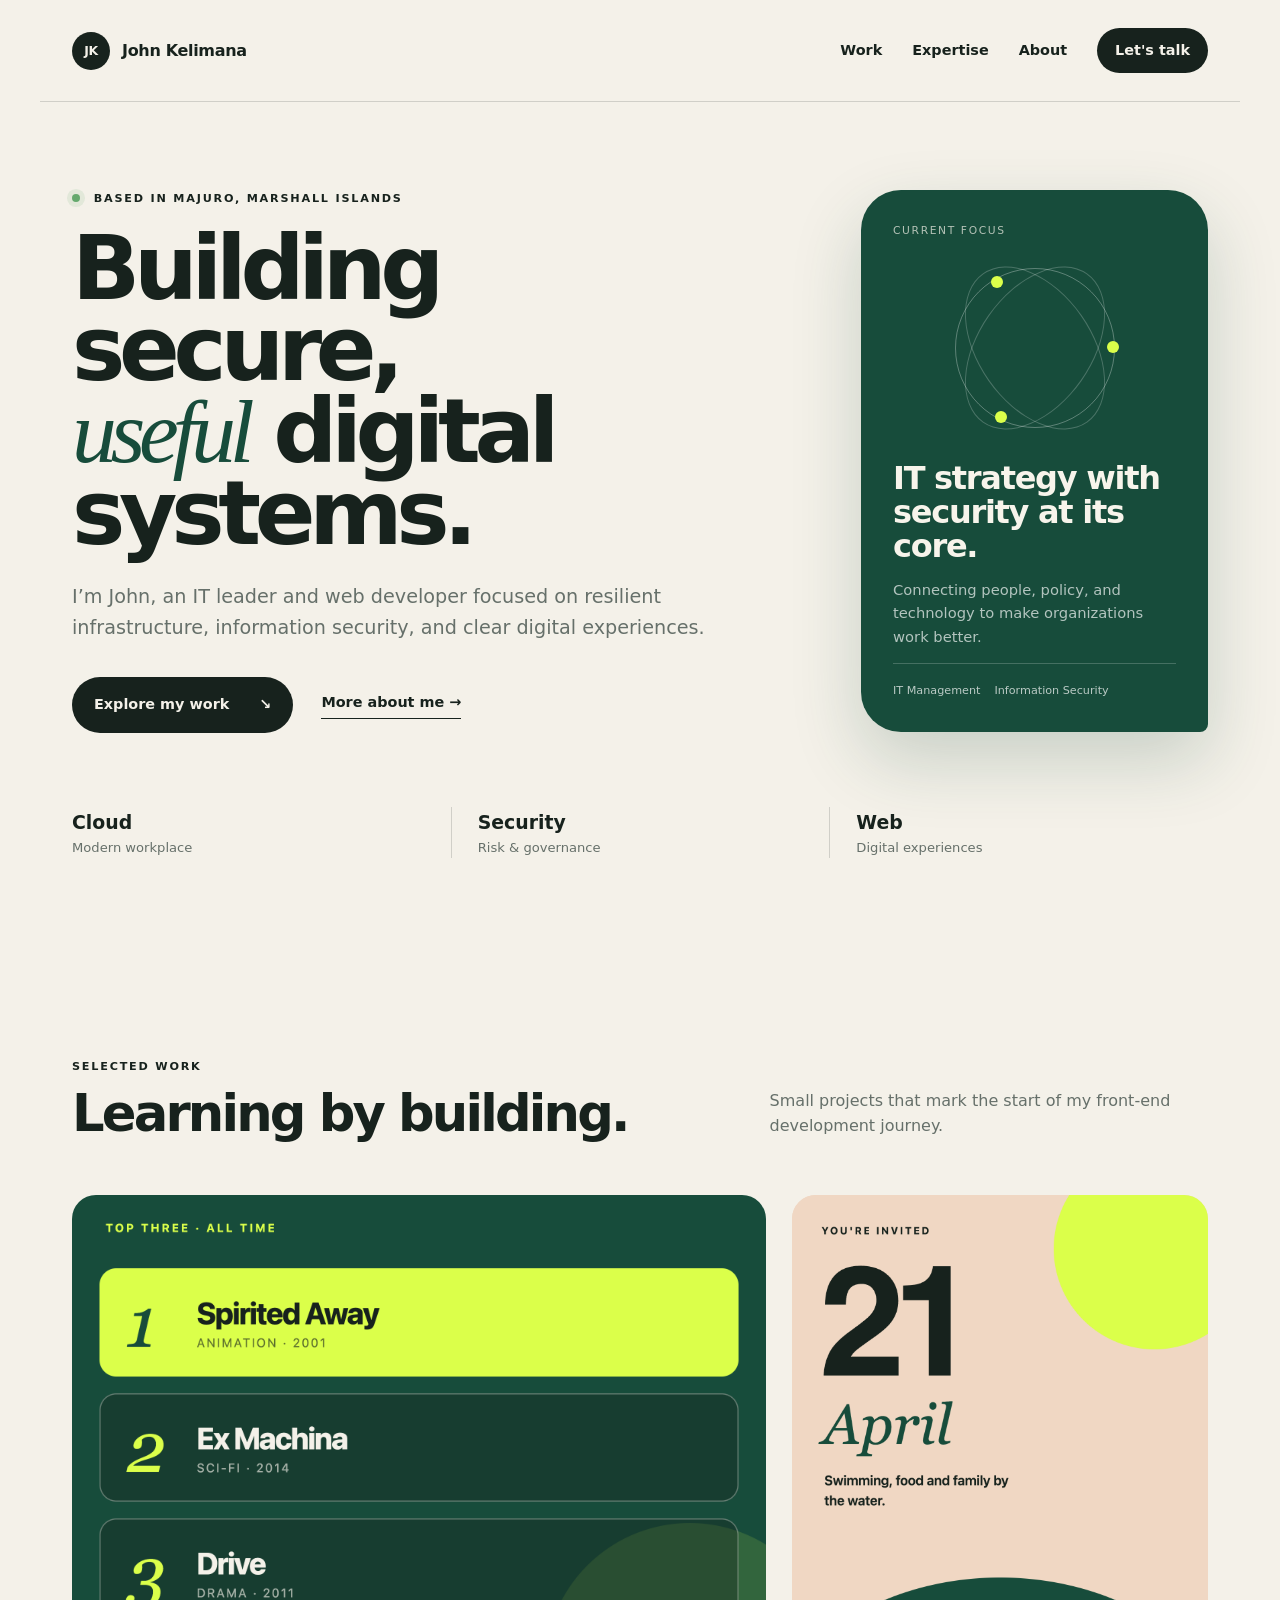
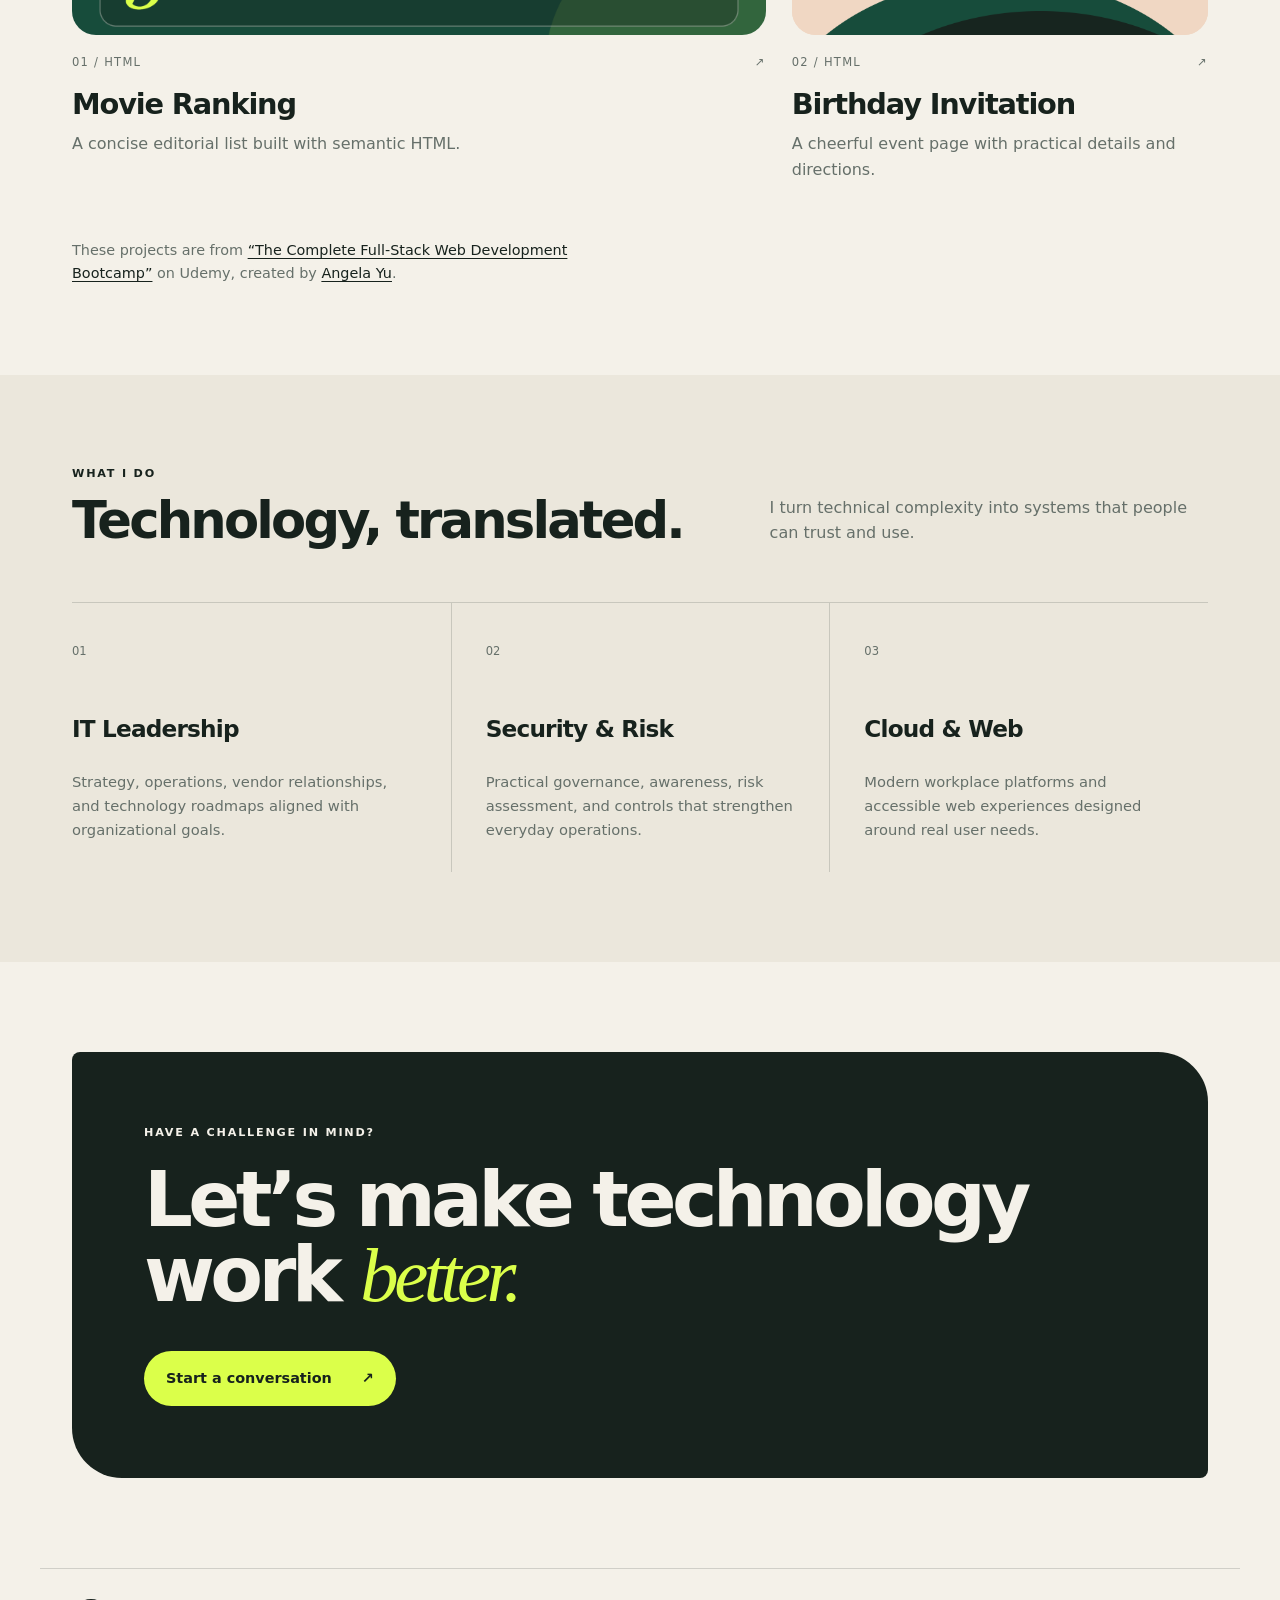
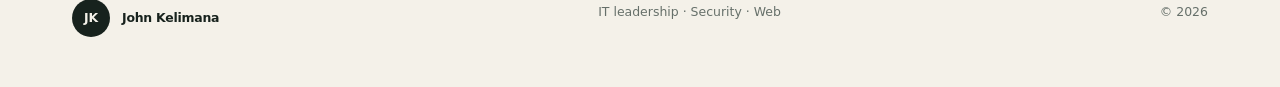
==== commit 1ecdeb60: "Name Angela Yu as course instructor" ====
--- a/index.html
+++ b/index.html
@@ -39,7 +39,7 @@
         <a class="project-card project-featured" href="./public/movie-ranking.html"><div class="project-image"><img src="./assets/images/movies.png" alt="Ranked list: 1 Spirited Away, 2 Ex Machina, 3 Drive"></div><div class="project-meta"><span>01 / HTML</span><span aria-hidden="true">↗</span></div><h3>Movie Ranking</h3><p>A concise editorial list built with semantic HTML.</p></a>
         <a class="project-card" href="./public/birthday-invite.html"><div class="project-image warm"><img src="./assets/images/birthday.png" alt="Invitation graphic for a party on 21 April"></div><div class="project-meta"><span>02 / HTML</span><span aria-hidden="true">↗</span></div><h3>Birthday Invitation</h3><p>A cheerful event page with practical details and directions.</p></a>
       </div>
-      <p class="course-note">These projects are from <a href="https://www.udemy.com/course/the-complete-web-development-bootcamp/" target="_blank" rel="noopener noreferrer">“The Complete Full-Stack Web Development Bootcamp”</a> on Udemy, created by <a href="https://www.udemy.com/user/4b4368a3-b5c8-4529-aa65-2056ec31f37e/" target="_blank" rel="noopener noreferrer">its instructor</a>.</p>
+      <p class="course-note">These projects are from <a href="https://www.udemy.com/course/the-complete-web-development-bootcamp/" target="_blank" rel="noopener noreferrer">“The Complete Full-Stack Web Development Bootcamp”</a> on Udemy, created by <a href="https://www.udemy.com/user/4b4368a3-b5c8-4529-aa65-2056ec31f37e/" target="_blank" rel="noopener noreferrer">Angela Yu</a>.</p>
     </section>
     <section class="section expertise" id="expertise">
       <div class="section-heading"><div><p class="eyebrow">What I do</p><h2>Technology, translated.</h2></div><p>I turn technical complexity into systems that people can trust and use.</p></div>
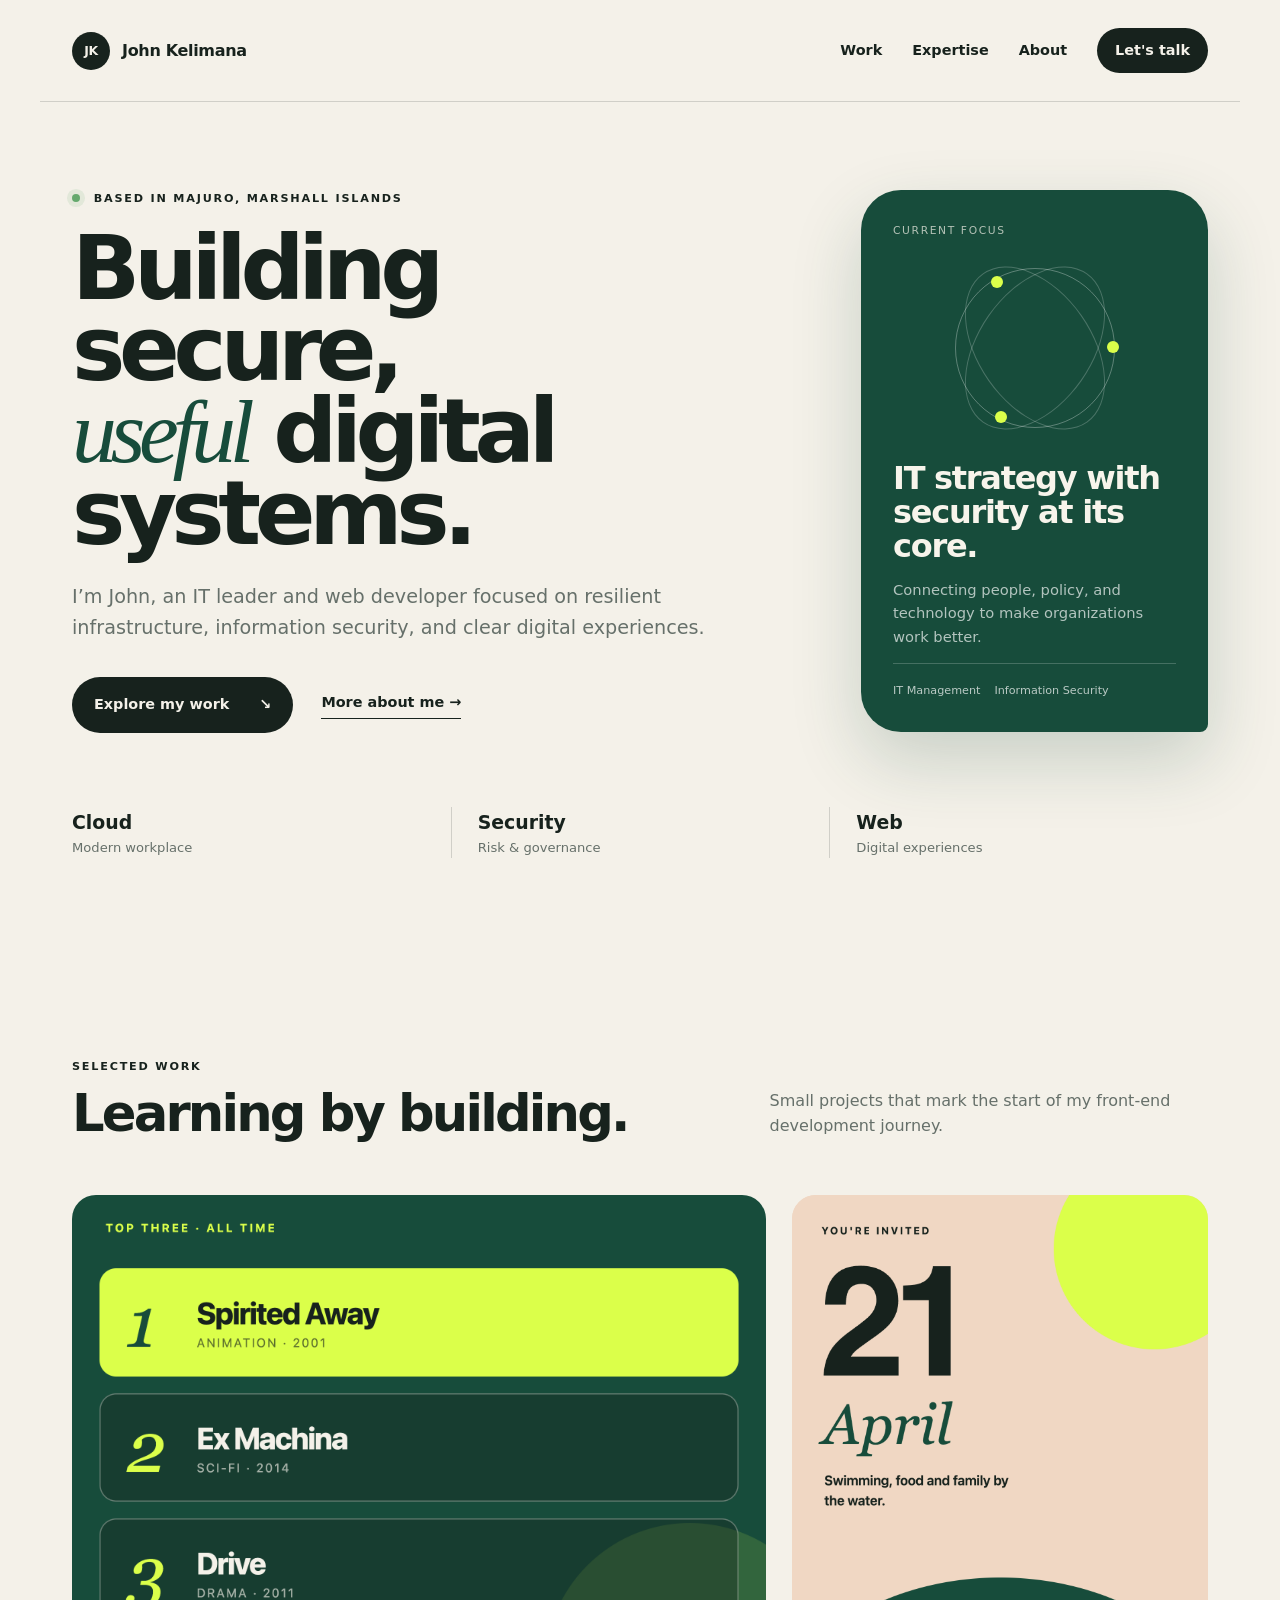
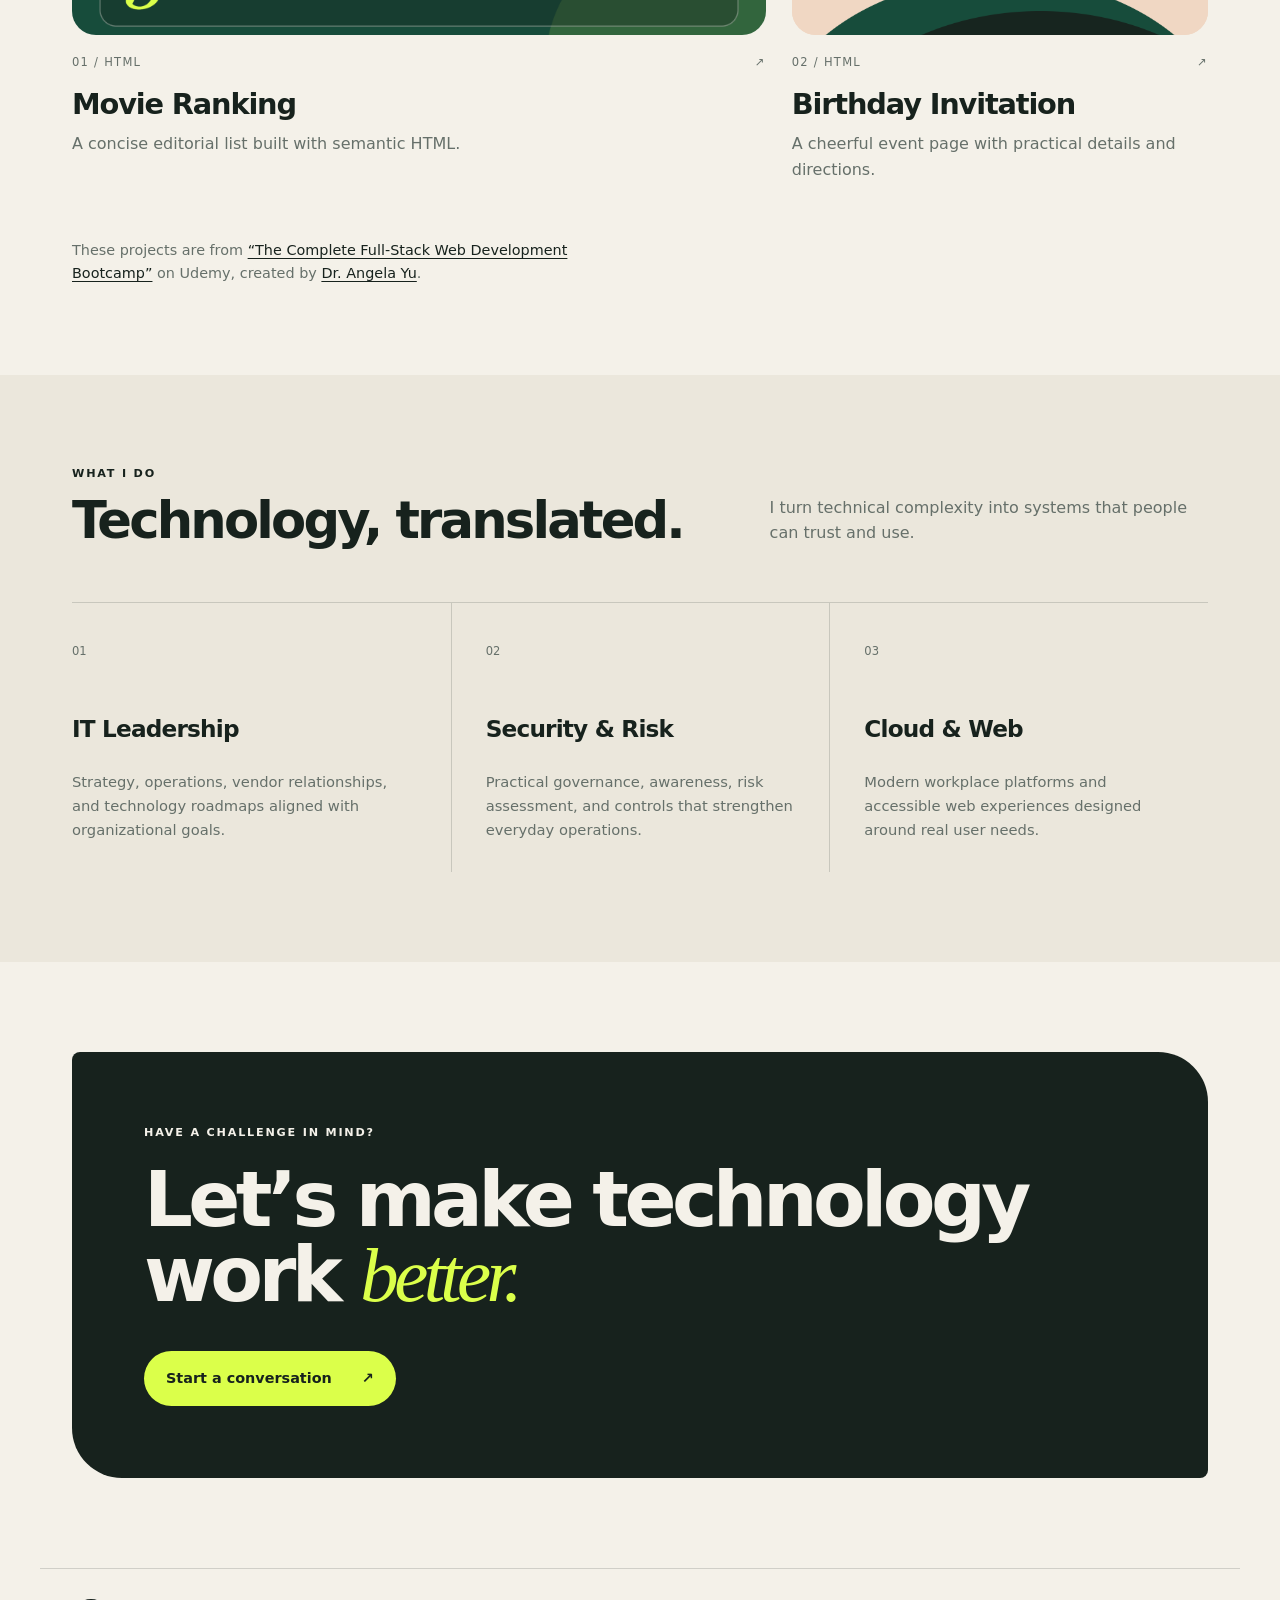
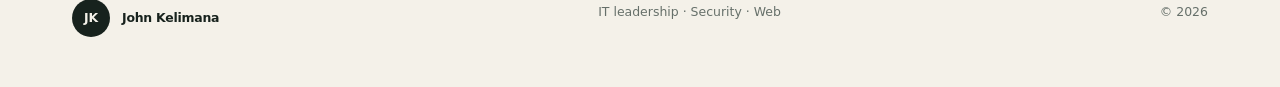
==== commit 35e9fd22: "Add Dr. title to instructor name" ====
--- a/index.html
+++ b/index.html
@@ -39,7 +39,7 @@
         <a class="project-card project-featured" href="./public/movie-ranking.html"><div class="project-image"><img src="./assets/images/movies.png" alt="Ranked list: 1 Spirited Away, 2 Ex Machina, 3 Drive"></div><div class="project-meta"><span>01 / HTML</span><span aria-hidden="true">↗</span></div><h3>Movie Ranking</h3><p>A concise editorial list built with semantic HTML.</p></a>
         <a class="project-card" href="./public/birthday-invite.html"><div class="project-image warm"><img src="./assets/images/birthday.png" alt="Invitation graphic for a party on 21 April"></div><div class="project-meta"><span>02 / HTML</span><span aria-hidden="true">↗</span></div><h3>Birthday Invitation</h3><p>A cheerful event page with practical details and directions.</p></a>
       </div>
-      <p class="course-note">These projects are from <a href="https://www.udemy.com/course/the-complete-web-development-bootcamp/" target="_blank" rel="noopener noreferrer">“The Complete Full-Stack Web Development Bootcamp”</a> on Udemy, created by <a href="https://www.udemy.com/user/4b4368a3-b5c8-4529-aa65-2056ec31f37e/" target="_blank" rel="noopener noreferrer">Angela Yu</a>.</p>
+      <p class="course-note">These projects are from <a href="https://www.udemy.com/course/the-complete-web-development-bootcamp/" target="_blank" rel="noopener noreferrer">“The Complete Full-Stack Web Development Bootcamp”</a> on Udemy, created by <a href="https://www.udemy.com/user/4b4368a3-b5c8-4529-aa65-2056ec31f37e/" target="_blank" rel="noopener noreferrer">Dr. Angela Yu</a>.</p>
     </section>
     <section class="section expertise" id="expertise">
       <div class="section-heading"><div><p class="eyebrow">What I do</p><h2>Technology, translated.</h2></div><p>I turn technical complexity into systems that people can trust and use.</p></div>
